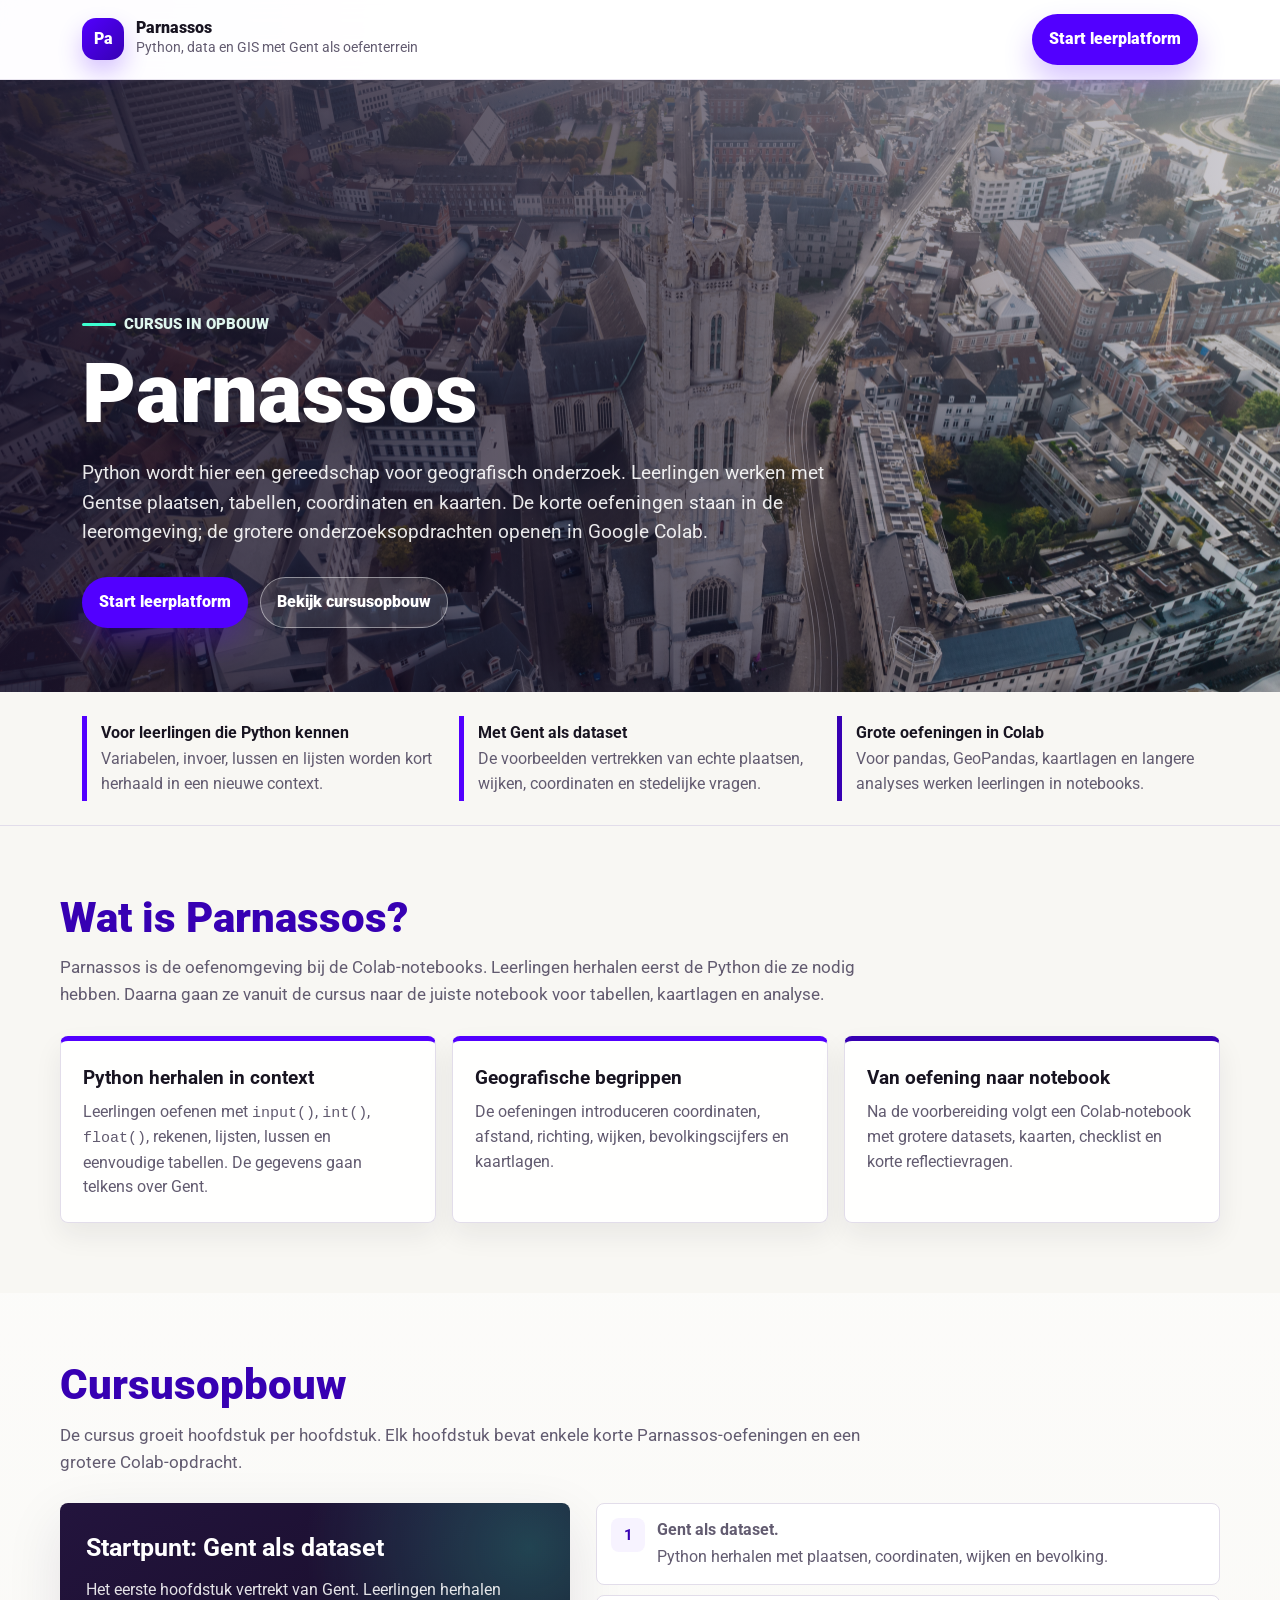
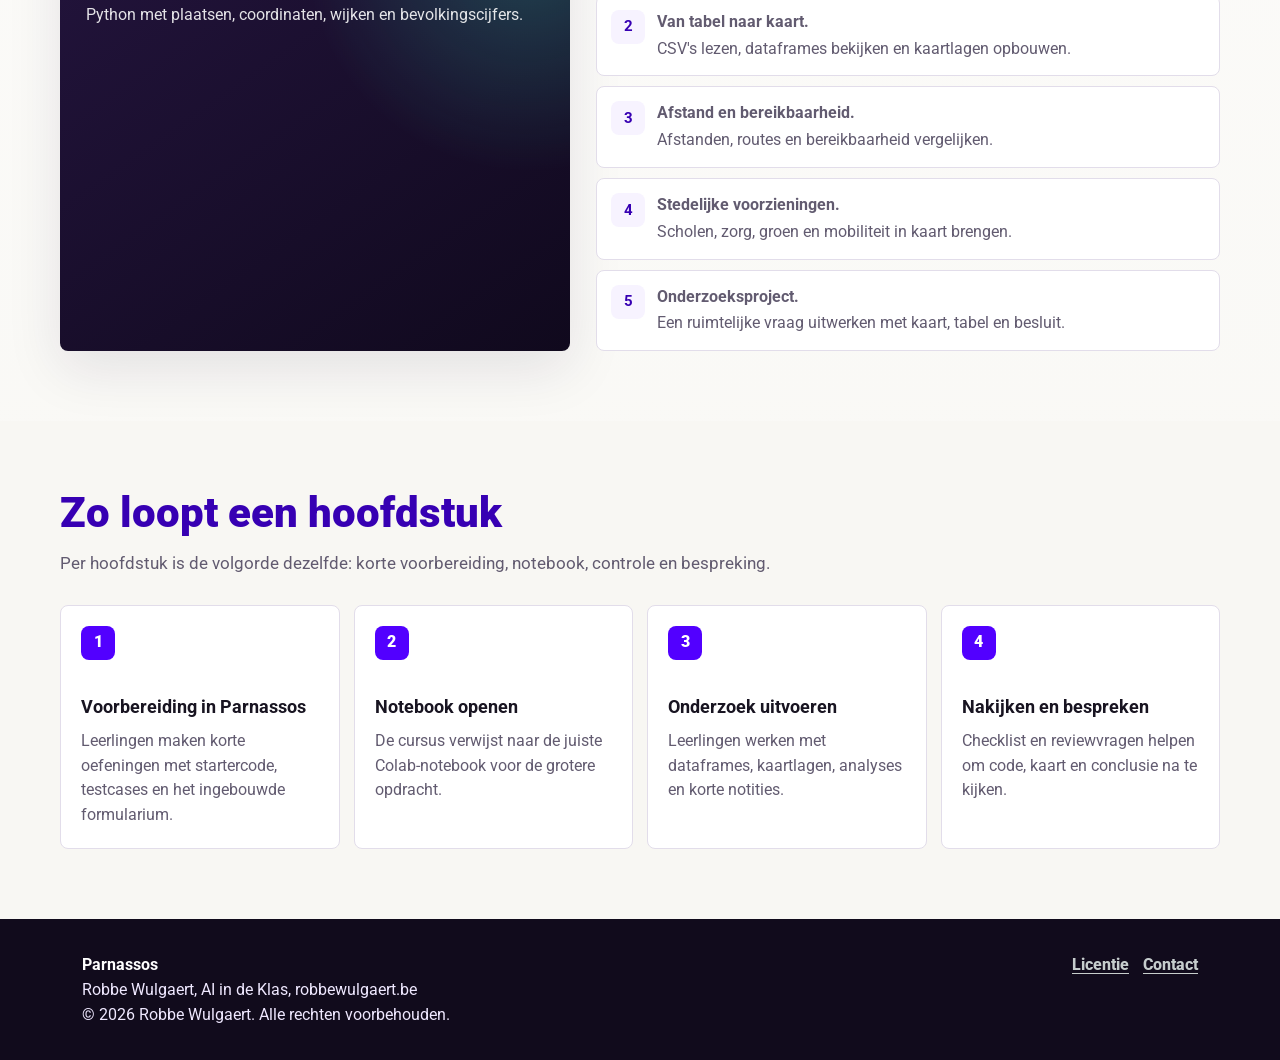
==== index.html @ a1566924 "Init commit" ====
<!--
  Parnassos - product landing page
  Copyright (c) 2026 Robbe Wulgaert
  Citeer/vermeld als: Robbe Wulgaert, AI in de Klas, robbewulgaert.be
-->
<!doctype html>
<html lang="nl-BE">
<head>
  <meta charset="utf-8">
  <meta name="viewport" content="width=device-width, initial-scale=1">
  <title>Parnassos - Python, data en GIS</title>
  <meta name="description" content="Parnassos is een cursusomgeving waarin leerlingen Python gebruiken om Gent te onderzoeken met data, tabellen, coordinaten en kaarten.">
  <meta name="author" content="Robbe Wulgaert, AI in de Klas, robbewulgaert.be">
  <meta name="copyright" content="Copyright (c) 2026 Robbe Wulgaert">

  <link rel="icon" type="image/png" sizes="64x64" href="favicon.png">
  <link rel="shortcut icon" type="image/png" sizes="64x64" href="favicon.png">
  <link rel="apple-touch-icon" sizes="64x64" href="favicon.png">
  <link rel="preconnect" href="https://fonts.googleapis.com">
  <link rel="preconnect" href="https://fonts.gstatic.com" crossorigin>
  <link href="https://fonts.googleapis.com/css2?family=Roboto:wght@400;500;700;900&display=swap" rel="stylesheet">

  <style>
    :root {
      --brand: #5200FF;
      --brand-dark: #3700B3;
      --aqua: #3dffd0;
      --ink: #181421;
      --muted: #625b70;
      --paper: #ffffff;
      --mist: #f8f7f3;
      --line: #e2ddea;
      --soft: #f7f3ff;
      --good: #16834a;
      --neutral: #6d6677;
      --shadow: 0 18px 55px rgba(32, 20, 54, 0.10);
      --card-shadow: 0 10px 30px rgba(32, 20, 54, 0.08);
      --max: 1160px;
    }

    * {
      box-sizing: border-box;
    }

    html {
      scroll-behavior: smooth;
    }

    body {
      margin: 0;
      min-height: 100vh;
      font-family: "Roboto", system-ui, -apple-system, BlinkMacSystemFont, "Segoe UI", sans-serif;
      color: var(--ink);
      line-height: 1.55;
      background:
        radial-gradient(circle at top left, rgba(82, 0, 255, 0.09), transparent 34rem),
        linear-gradient(180deg, #ffffff 0%, var(--mist) 100%);
    }

    a {
      color: inherit;
      text-decoration: none;
    }

    code {
      font-family: ui-monospace, SFMono-Regular, Menlo, Monaco, Consolas, monospace;
      font-size: 0.94em;
    }

    .skip-link {
      position: absolute;
      top: 12px;
      left: -999px;
      z-index: 100;
      border-radius: 8px;
      background: var(--brand);
      color: #fff;
      padding: 10px 14px;
      font-weight: 900;
    }

    .skip-link:focus {
      left: 12px;
    }

    .site-header {
      position: sticky;
      top: 0;
      z-index: 50;
      border-bottom: 1px solid rgba(226, 221, 234, 0.78);
      background: rgba(255, 255, 255, 0.88);
      backdrop-filter: blur(16px);
    }

    .nav {
      max-width: var(--max);
      margin: 0 auto;
      padding: 14px 22px;
      display: flex;
      align-items: center;
      justify-content: space-between;
      gap: 22px;
    }

    .brand {
      display: flex;
      align-items: center;
      gap: 12px;
      min-width: 0;
    }

    .brand-mark {
      width: 42px;
      height: 42px;
      border-radius: 14px;
      display: grid;
      place-items: center;
      color: #fff;
      font-weight: 900;
      background: linear-gradient(135deg, var(--brand), var(--brand-dark));
      box-shadow: 0 12px 24px rgba(82, 0, 255, 0.24);
      flex: 0 0 auto;
    }

    .brand-title {
      display: block;
      font-weight: 900;
      line-height: 1.05;
    }

    .brand-subtitle {
      display: block;
      color: var(--muted);
      font-size: 0.9rem;
      white-space: nowrap;
      overflow: hidden;
      text-overflow: ellipsis;
    }

    .btn {
      display: inline-flex;
      align-items: center;
      justify-content: center;
      min-height: 44px;
      border-radius: 999px;
      padding: 12px 16px;
      border: 1px solid transparent;
      font-weight: 900;
      cursor: pointer;
      transition: transform 160ms ease, box-shadow 160ms ease, background 160ms ease, border-color 160ms ease;
      white-space: nowrap;
    }

    .btn:hover {
      transform: translateY(-1px);
    }

    .btn-primary {
      color: #fff;
      background: var(--brand);
      box-shadow: 0 16px 30px rgba(82, 0, 255, 0.23);
    }

    .btn-primary:hover,
    .btn-primary:focus-visible {
      background: var(--brand-dark);
      outline: none;
    }

    .btn-secondary {
      color: var(--brand);
      background: #fff;
      border-color: rgba(82, 0, 255, 0.22);
    }

    .btn-secondary:hover,
    .btn-secondary:focus-visible {
      background: var(--soft);
      border-color: rgba(82, 0, 255, 0.40);
      outline: none;
    }

    main {
      overflow: hidden;
    }

    .hero {
      position: relative;
      min-height: 68vh;
      display: grid;
      align-items: end;
      color: #fff;
      background:
        linear-gradient(90deg, rgba(18, 10, 34, 0.84) 0%, rgba(18, 10, 34, 0.58) 52%, rgba(18, 10, 34, 0.18) 100%),
        url("media/DJI_0442.jpg") center / cover no-repeat;
    }

    .hero-inner {
      width: 100%;
      max-width: var(--max);
      margin: 0 auto;
      padding: 92px 22px 64px;
    }

    .eyebrow {
      display: inline-flex;
      align-items: center;
      gap: 8px;
      margin-bottom: 18px;
      color: #dff6ee;
      font-size: 0.92rem;
      font-weight: 900;
      text-transform: uppercase;
    }

    .eyebrow::before {
      content: "";
      width: 34px;
      height: 3px;
      border-radius: 8px;
      background: var(--aqua);
    }

    h1 {
      margin: 0;
      font-size: 5.2rem;
      line-height: 0.96;
      font-weight: 900;
      letter-spacing: 0;
      text-shadow: 0 12px 30px rgba(0, 0, 0, 0.28);
    }

    .hero-copy {
      max-width: 760px;
      margin: 24px 0 0;
      color: rgba(255, 255, 255, 0.9);
      font-size: 1.2rem;
    }

    .hero-actions {
      display: flex;
      flex-wrap: wrap;
      gap: 12px;
      margin-top: 30px;
    }

    .hero-actions .btn-secondary {
      color: #fff;
      background: rgba(255, 255, 255, 0.12);
      border-color: rgba(255, 255, 255, 0.45);
    }

    .hero-actions .btn-secondary:hover,
    .hero-actions .btn-secondary:focus-visible {
      background: rgba(255, 255, 255, 0.20);
    }

    .intro-strip {
      background: var(--mist);
      border-bottom: 1px solid var(--line);
    }

    .strip-grid {
      max-width: var(--max);
      margin: 0 auto;
      padding: 24px 22px;
      display: grid;
      grid-template-columns: repeat(3, minmax(0, 1fr));
      gap: 16px;
    }

    .strip-item {
      border-left: 5px solid var(--brand);
      padding: 4px 0 4px 14px;
    }

    .strip-item:nth-child(2) {
      border-color: var(--brand);
    }

    .strip-item:nth-child(3) {
      border-color: var(--brand-dark);
    }

    .strip-item strong {
      display: block;
      margin-bottom: 2px;
      font-size: 1.02rem;
    }

    .strip-item span {
      display: block;
      color: var(--muted);
    }

    .section {
      padding: 70px 22px;
    }

    .section:nth-of-type(even) {
      background: var(--mist);
    }

    .section-inner {
      max-width: var(--max);
      margin: 0 auto;
    }

    .section-head {
      max-width: 820px;
      margin-bottom: 28px;
    }

    .section h2 {
      margin: 0;
      color: var(--brand-dark);
      font-size: 2.65rem;
      line-height: 1.05;
      font-weight: 900;
      letter-spacing: 0;
    }

    .section-lede {
      margin: 14px 0 0;
      color: var(--muted);
      font-size: 1.08rem;
    }

    .grid {
      display: grid;
      grid-template-columns: repeat(3, minmax(0, 1fr));
      gap: 16px;
    }

    .card {
      border: 1px solid var(--line);
      border-radius: 8px;
      background: rgba(255, 255, 255, 0.96);
      padding: 22px;
      box-shadow: 0 12px 28px rgba(23, 32, 38, 0.07);
    }

    .card h3 {
      margin: 0 0 8px;
      color: var(--ink);
      font-size: 1.18rem;
    }

    .card p {
      margin: 0;
      color: var(--muted);
    }

    .card.accent-green {
      border-top: 5px solid var(--brand);
    }

    .card.accent-water {
      border-top: 5px solid var(--brand);
    }

    .card.accent-brick {
      border-top: 5px solid var(--brand-dark);
    }

    .chapter-panel {
      display: grid;
      grid-template-columns: minmax(0, 0.9fr) minmax(0, 1.1fr);
      gap: 26px;
      align-items: stretch;
    }

    .chapter-highlight {
      border-radius: 8px;
      padding: 26px;
      color: #fff;
      background:
        radial-gradient(circle at 92% 10%, rgba(61, 255, 208, 0.22), transparent 14rem),
        linear-gradient(145deg, #23143d 0%, #10091d 100%);
      box-shadow: var(--shadow);
    }

    .chapter-highlight h3 {
      margin: 0 0 10px;
      font-size: 1.55rem;
    }

    .chapter-highlight p {
      margin: 0;
      color: rgba(255, 255, 255, 0.88);
    }

    .topic-list {
      margin: 0;
      padding: 0;
      list-style: none;
      display: grid;
      gap: 10px;
    }

    .topic-list li {
      display: grid;
      grid-template-columns: 34px minmax(0, 1fr);
      gap: 12px;
      align-items: start;
      border: 1px solid var(--line);
      border-radius: 8px;
      background: #fff;
      padding: 14px;
    }

    .topic-list b {
      width: 34px;
      height: 34px;
      border-radius: 8px;
      display: grid;
      place-items: center;
      color: var(--brand-dark);
      background: var(--soft);
      font-size: 0.92rem;
    }

    .topic-list strong {
      display: block;
      margin-bottom: 2px;
    }

    .topic-list span {
      color: var(--muted);
    }

    .workflow {
      display: grid;
      grid-template-columns: repeat(4, minmax(0, 1fr));
      gap: 14px;
      counter-reset: step;
    }

    .workflow-step {
      position: relative;
      min-height: 190px;
      border: 1px solid var(--line);
      border-radius: 8px;
      background: #fff;
      padding: 20px;
    }

    .workflow-step::before {
      counter-increment: step;
      content: counter(step);
      display: grid;
      place-items: center;
      width: 34px;
      height: 34px;
      margin-bottom: 34px;
      border-radius: 8px;
      color: #fff;
      background: var(--brand);
      font-weight: 900;
    }

    .workflow-step h3 {
      margin: 0 0 8px;
      font-size: 1.1rem;
    }

    .workflow-step p {
      margin: 0;
      color: var(--muted);
    }

    .two-column {
      display: grid;
      grid-template-columns: minmax(0, 1fr) minmax(320px, 0.9fr);
      gap: 26px;
      align-items: start;
    }

    .note {
      border-left: 6px solid var(--brand);
      border-radius: 8px;
      background: #fff;
      padding: 22px;
      box-shadow: 0 12px 28px rgba(23, 32, 38, 0.07);
    }

    .note h3 {
      margin: 0 0 10px;
      font-size: 1.22rem;
    }

    .note p {
      margin: 0 0 14px;
      color: var(--muted);
    }

    .steps {
      margin: 0;
      padding: 0;
      list-style: none;
      display: grid;
      gap: 12px;
    }

    .steps li {
      display: grid;
      grid-template-columns: 42px minmax(0, 1fr);
      gap: 14px;
      align-items: start;
      border: 1px solid var(--line);
      border-radius: 8px;
      background: #fff;
      padding: 18px;
    }

    .step-number {
      width: 42px;
      height: 42px;
      border-radius: 8px;
      display: grid;
      place-items: center;
      background: var(--brand);
      color: #fff;
      font-weight: 900;
    }

    .steps strong {
      display: block;
      margin-bottom: 2px;
    }

    .steps span {
      color: var(--muted);
    }

    .site-footer {
      color: #efe8ff;
      background: #110b1c;
    }

    .footer-inner {
      max-width: var(--max);
      margin: 0 auto;
      padding: 34px 22px;
      display: flex;
      justify-content: space-between;
      gap: 18px;
      flex-wrap: wrap;
    }

    .site-footer strong {
      color: #fff;
    }

    .footer-links {
      display: flex;
      gap: 14px;
      flex-wrap: wrap;
      font-weight: 800;
    }

    .site-footer a {
      color: rgba(234, 243, 239, 0.84);
      text-decoration: underline;
      text-underline-offset: 3px;
    }

    .site-footer a:hover,
    .site-footer a:focus-visible {
      color: #fff;
      outline: none;
    }

    @media (max-width: 960px) {
      .nav {
        align-items: flex-start;
        flex-direction: column;
      }

      h1 {
        font-size: 4rem;
      }

      .strip-grid,
      .grid,
      .chapter-panel,
      .workflow,
      .two-column {
        grid-template-columns: 1fr;
      }

      .workflow-step {
        min-height: auto;
      }

      .workflow-step::before {
        margin-bottom: 18px;
      }
    }

    @media (max-width: 620px) {
      .hero {
        min-height: 62vh;
      }

      .hero-inner {
        padding-top: 64px;
        padding-bottom: 46px;
      }

      h1 {
        font-size: 3.1rem;
      }

      .hero-copy,
      .section-lede {
        font-size: 1rem;
      }

      .section {
        padding: 50px 18px;
      }

      .section h2 {
        font-size: 2rem;
      }

      .hero-actions,
      .footer-inner {
        flex-direction: column;
        align-items: stretch;
      }

      .btn {
        width: 100%;
      }
    }
  </style>
</head>
<body>
  <a class="skip-link" href="#main">Spring naar inhoud</a>

  <header class="site-header">
    <nav class="nav" aria-label="Hoofdnavigatie">
      <a class="brand" href="index.html" aria-label="Parnassos startpagina">
        <span class="brand-mark">Pa</span>
        <span>
          <span class="brand-title">Parnassos</span>
          <span class="brand-subtitle">Python, data en GIS met Gent als oefenterrein</span>
        </span>
      </a>
      <a class="btn btn-primary" href="platform.html">Start leerplatform</a>
    </nav>
  </header>

  <main id="main">
    <section class="hero" aria-labelledby="hero-title">
      <div>
        <div class="hero-inner">
          <span class="eyebrow">cursus in opbouw</span>
          <h1 id="hero-title">Parnassos</h1>
          <p class="hero-copy">
            Python wordt hier een gereedschap voor geografisch onderzoek. Leerlingen werken met
            Gentse plaatsen, tabellen, coordinaten en kaarten. De korte oefeningen staan in de
            leeromgeving; de grotere onderzoeksopdrachten openen in Google Colab.
          </p>
          <div class="hero-actions">
            <a class="btn btn-primary" href="platform.html">Start leerplatform</a>
            <a class="btn btn-secondary" href="#cursus">Bekijk cursusopbouw</a>
          </div>
        </div>
      </div>
    </section>

    <div class="intro-strip" aria-label="Kern van de cursus">
      <div class="strip-grid">
        <div class="strip-item">
          <strong>Voor leerlingen die Python kennen</strong>
          <span>Variabelen, invoer, lussen en lijsten worden kort herhaald in een nieuwe context.</span>
        </div>
        <div class="strip-item">
          <strong>Met Gent als dataset</strong>
          <span>De voorbeelden vertrekken van echte plaatsen, wijken, coordinaten en stedelijke vragen.</span>
        </div>
        <div class="strip-item">
          <strong>Grote oefeningen in Colab</strong>
          <span>Voor pandas, GeoPandas, kaartlagen en langere analyses werken leerlingen in notebooks.</span>
        </div>
      </div>
    </div>

    <section id="platform" class="section" aria-labelledby="platform-title">
      <div class="section-inner">
        <div class="section-head">
          <h2 id="platform-title">Wat is Parnassos?</h2>
          <p class="section-lede">
            Parnassos is de oefenomgeving bij de Colab-notebooks. Leerlingen herhalen eerst
            de Python die ze nodig hebben. Daarna gaan ze vanuit de cursus naar de juiste notebook
            voor tabellen, kaartlagen en analyse.
          </p>
        </div>
        <div class="grid">
          <article class="card accent-green">
            <h3>Python herhalen in context</h3>
            <p>Leerlingen oefenen met <code>input()</code>, <code>int()</code>, <code>float()</code>, rekenen, lijsten, lussen en eenvoudige tabellen. De gegevens gaan telkens over Gent.</p>
          </article>
          <article class="card accent-water">
            <h3>Geografische begrippen</h3>
            <p>De oefeningen introduceren coordinaten, afstand, richting, wijken, bevolkingscijfers en kaartlagen.</p>
          </article>
          <article class="card accent-brick">
            <h3>Van oefening naar notebook</h3>
            <p>Na de voorbereiding volgt een Colab-notebook met grotere datasets, kaarten, checklist en korte reflectievragen.</p>
          </article>
        </div>
      </div>
    </section>

    <section id="cursus" class="section" aria-labelledby="cursus-title">
      <div class="section-inner">
        <div class="section-head">
          <h2 id="cursus-title">Cursusopbouw</h2>
          <p class="section-lede">
            De cursus groeit hoofdstuk per hoofdstuk. Elk hoofdstuk bevat enkele korte
            Parnassos-oefeningen en een grotere Colab-opdracht.
          </p>
        </div>
        <div class="chapter-panel">
          <article class="chapter-highlight">
            <h3>Startpunt: Gent als dataset</h3>
            <p>
              Het eerste hoofdstuk vertrekt van Gent. Leerlingen herhalen Python met plaatsen,
              coordinaten, wijken en bevolkingscijfers.
            </p>
          </article>
          <ol class="topic-list">
            <li>
              <b>1</b>
              <span><strong>Gent als dataset.</strong> Python herhalen met plaatsen, coordinaten, wijken en bevolking.</span>
            </li>
            <li>
              <b>2</b>
              <span><strong>Van tabel naar kaart.</strong> CSV's lezen, dataframes bekijken en kaartlagen opbouwen.</span>
            </li>
            <li>
              <b>3</b>
              <span><strong>Afstand en bereikbaarheid.</strong> Afstanden, routes en bereikbaarheid vergelijken.</span>
            </li>
            <li>
              <b>4</b>
              <span><strong>Stedelijke voorzieningen.</strong> Scholen, zorg, groen en mobiliteit in kaart brengen.</span>
            </li>
            <li>
              <b>5</b>
              <span><strong>Onderzoeksproject.</strong> Een ruimtelijke vraag uitwerken met kaart, tabel en besluit.</span>
            </li>
          </ol>
        </div>
      </div>
    </section>

    <section id="werkwijze" class="section" aria-labelledby="werkwijze-title">
      <div class="section-inner">
        <div class="section-head">
          <h2 id="werkwijze-title">Zo loopt een hoofdstuk</h2>
          <p class="section-lede">
            Per hoofdstuk is de volgorde dezelfde: korte voorbereiding, notebook, controle
            en bespreking.
          </p>
        </div>
        <div class="workflow">
          <article class="workflow-step">
            <h3>Voorbereiding in Parnassos</h3>
            <p>Leerlingen maken korte oefeningen met startercode, testcases en het ingebouwde formularium.</p>
          </article>
          <article class="workflow-step">
            <h3>Notebook openen</h3>
            <p>De cursus verwijst naar de juiste Colab-notebook voor de grotere opdracht.</p>
          </article>
          <article class="workflow-step">
            <h3>Onderzoek uitvoeren</h3>
            <p>Leerlingen werken met dataframes, kaartlagen, analyses en korte notities.</p>
          </article>
          <article class="workflow-step">
            <h3>Nakijken en bespreken</h3>
            <p>Checklist en reviewvragen helpen om code, kaart en conclusie na te kijken.</p>
          </article>
        </div>
      </div>
    </section>
  </main>

  <footer class="site-footer">
    <div class="footer-inner">
      <div>
        <strong>Parnassos</strong><br>
        Robbe Wulgaert, AI in de Klas, robbewulgaert.be<br>
        © 2026 Robbe Wulgaert. Alle rechten voorbehouden.
      </div>
      <div class="footer-links">
        <a href="LICENSE">Licentie</a>
        <a href="https://robbewulgaert.be/contact">Contact</a>
      </div>
    </div>
  </footer>
</body>
</html>
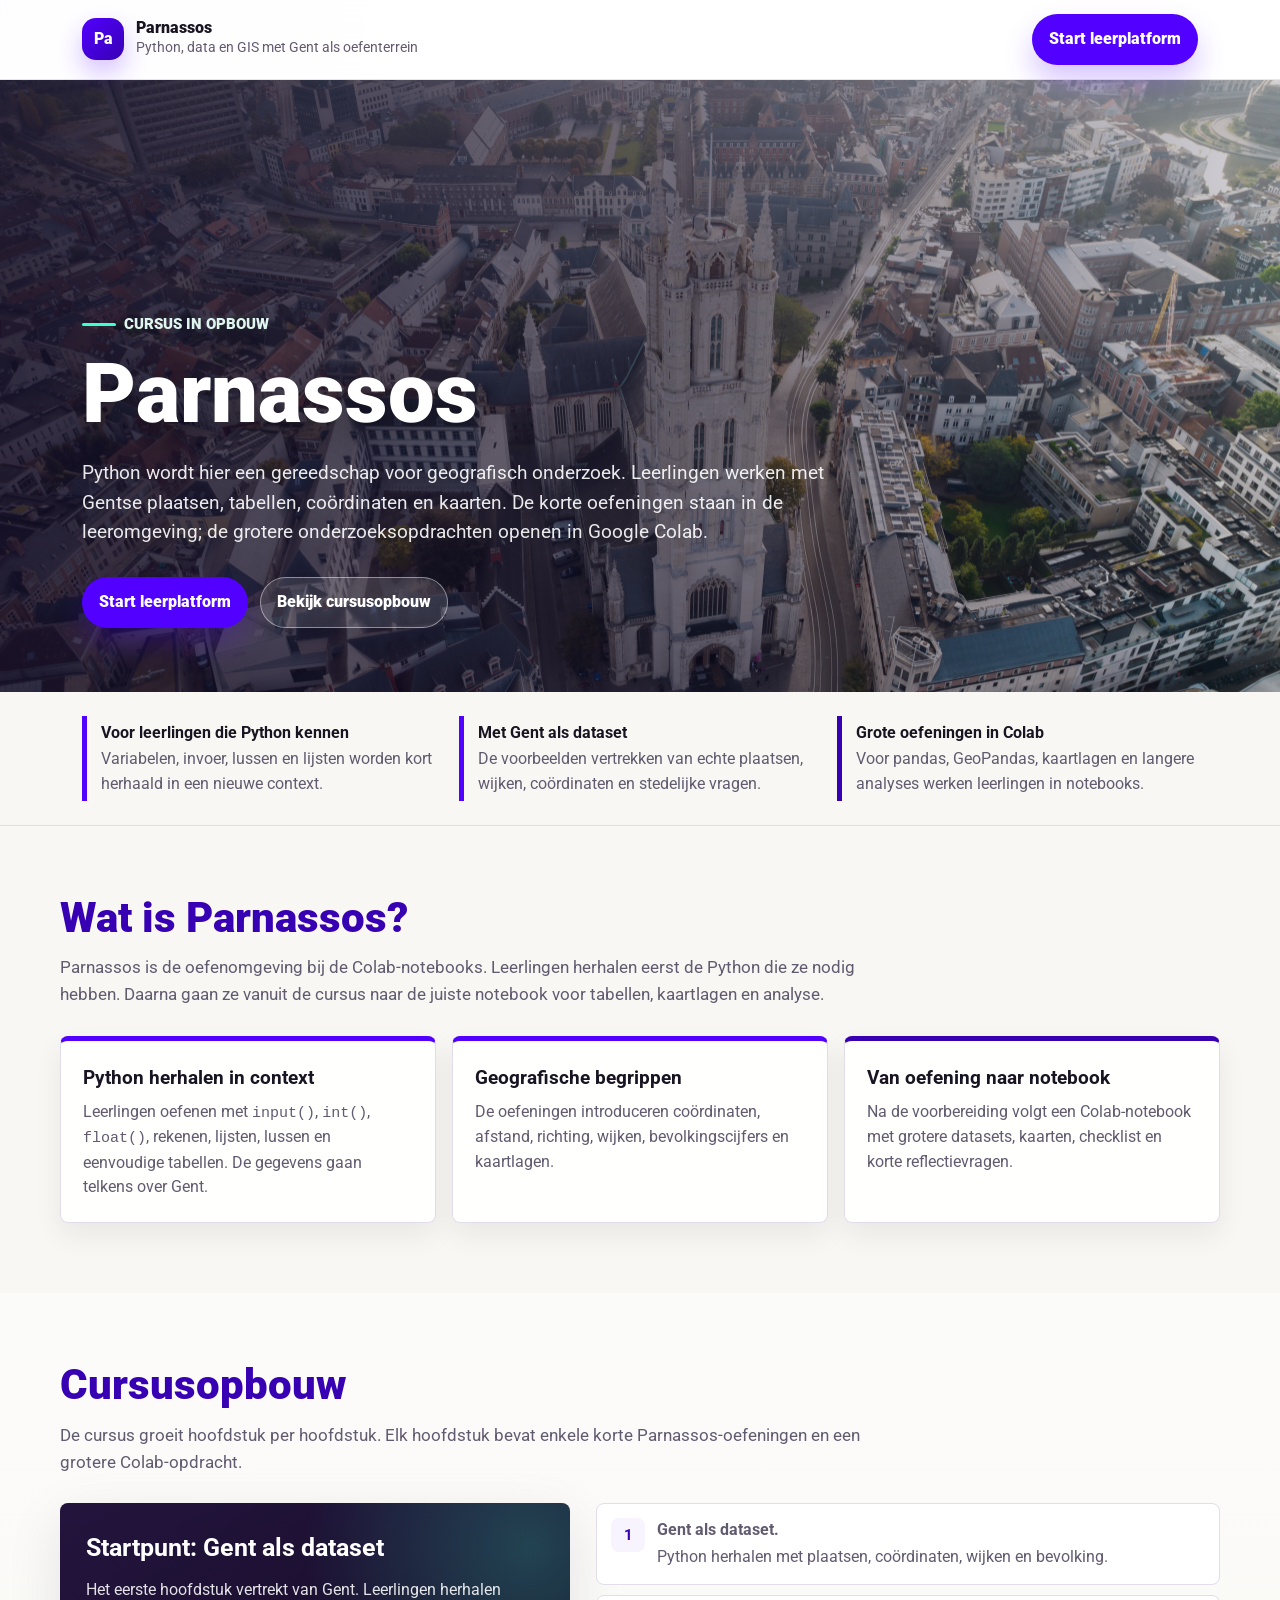
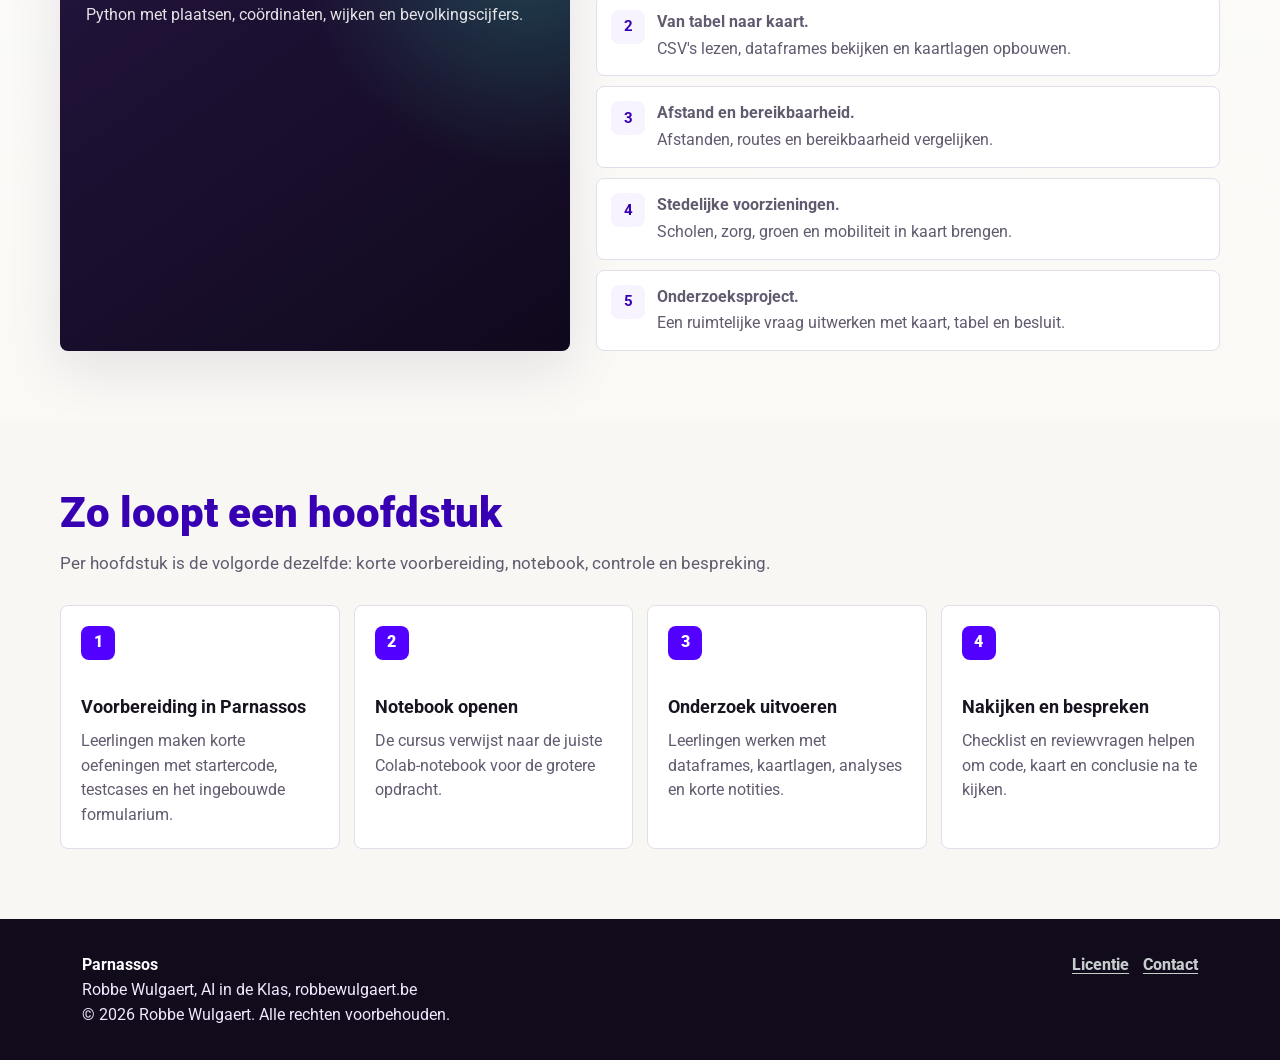
==== commit 6cf2fd65: "Add files via upload" ====
--- a/index.html
+++ b/index.html
@@ -9,7 +9,7 @@
   <meta charset="utf-8">
   <meta name="viewport" content="width=device-width, initial-scale=1">
   <title>Parnassos - Python, data en GIS</title>
-  <meta name="description" content="Parnassos is een cursusomgeving waarin leerlingen Python gebruiken om Gent te onderzoeken met data, tabellen, coordinaten en kaarten.">
+  <meta name="description" content="Parnassos is een cursusomgeving waarin leerlingen Python gebruiken om Gent te onderzoeken met data, tabellen, coördinaten en kaarten.">
   <meta name="author" content="Robbe Wulgaert, AI in de Klas, robbewulgaert.be">
   <meta name="copyright" content="Copyright (c) 2026 Robbe Wulgaert">
 
@@ -661,7 +661,7 @@
           <h1 id="hero-title">Parnassos</h1>
           <p class="hero-copy">
             Python wordt hier een gereedschap voor geografisch onderzoek. Leerlingen werken met
-            Gentse plaatsen, tabellen, coordinaten en kaarten. De korte oefeningen staan in de
+            Gentse plaatsen, tabellen, coördinaten en kaarten. De korte oefeningen staan in de
             leeromgeving; de grotere onderzoeksopdrachten openen in Google Colab.
           </p>
           <div class="hero-actions">
@@ -680,7 +680,7 @@
         </div>
         <div class="strip-item">
           <strong>Met Gent als dataset</strong>
-          <span>De voorbeelden vertrekken van echte plaatsen, wijken, coordinaten en stedelijke vragen.</span>
+          <span>De voorbeelden vertrekken van echte plaatsen, wijken, coördinaten en stedelijke vragen.</span>
         </div>
         <div class="strip-item">
           <strong>Grote oefeningen in Colab</strong>
@@ -706,7 +706,7 @@
           </article>
           <article class="card accent-water">
             <h3>Geografische begrippen</h3>
-            <p>De oefeningen introduceren coordinaten, afstand, richting, wijken, bevolkingscijfers en kaartlagen.</p>
+            <p>De oefeningen introduceren coördinaten, afstand, richting, wijken, bevolkingscijfers en kaartlagen.</p>
           </article>
           <article class="card accent-brick">
             <h3>Van oefening naar notebook</h3>
@@ -730,13 +730,13 @@
             <h3>Startpunt: Gent als dataset</h3>
             <p>
               Het eerste hoofdstuk vertrekt van Gent. Leerlingen herhalen Python met plaatsen,
-              coordinaten, wijken en bevolkingscijfers.
+              coördinaten, wijken en bevolkingscijfers.
             </p>
           </article>
           <ol class="topic-list">
             <li>
               <b>1</b>
-              <span><strong>Gent als dataset.</strong> Python herhalen met plaatsen, coordinaten, wijken en bevolking.</span>
+              <span><strong>Gent als dataset.</strong> Python herhalen met plaatsen, coördinaten, wijken en bevolking.</span>
             </li>
             <li>
               <b>2</b>
